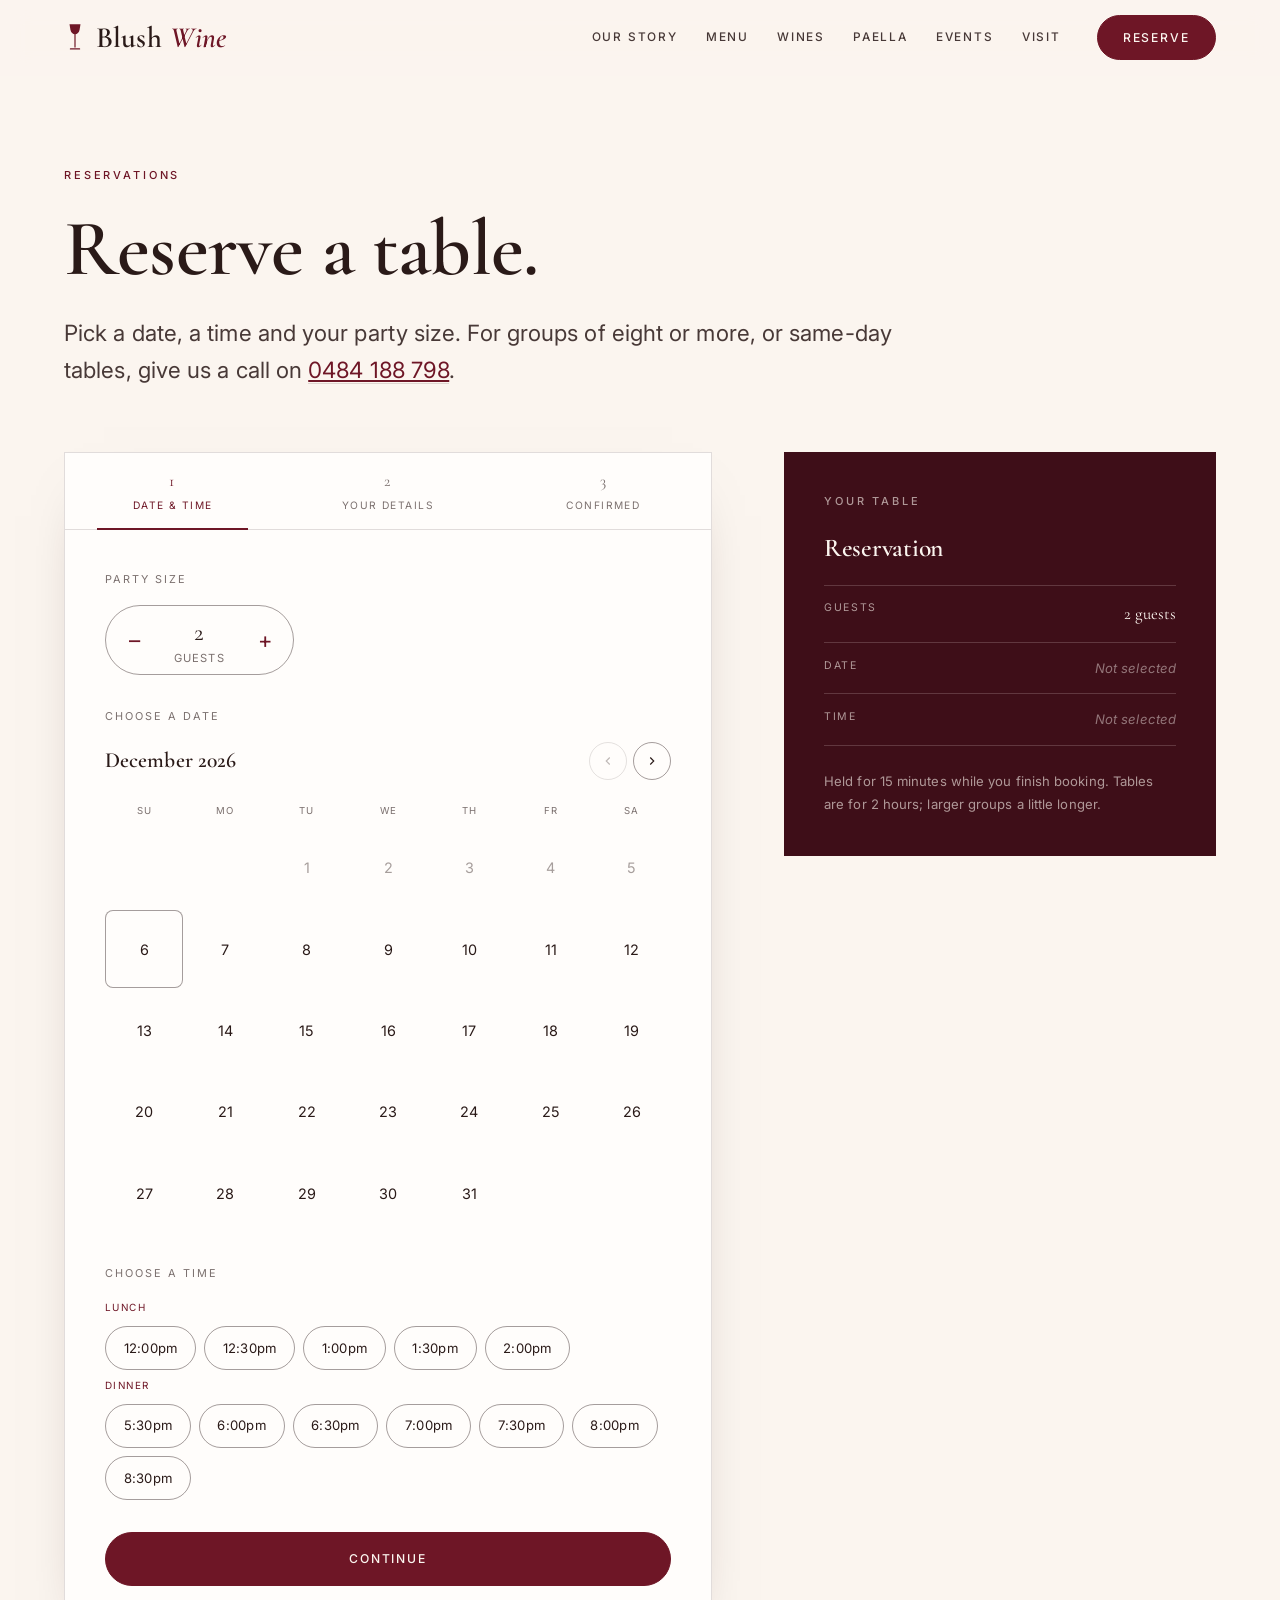
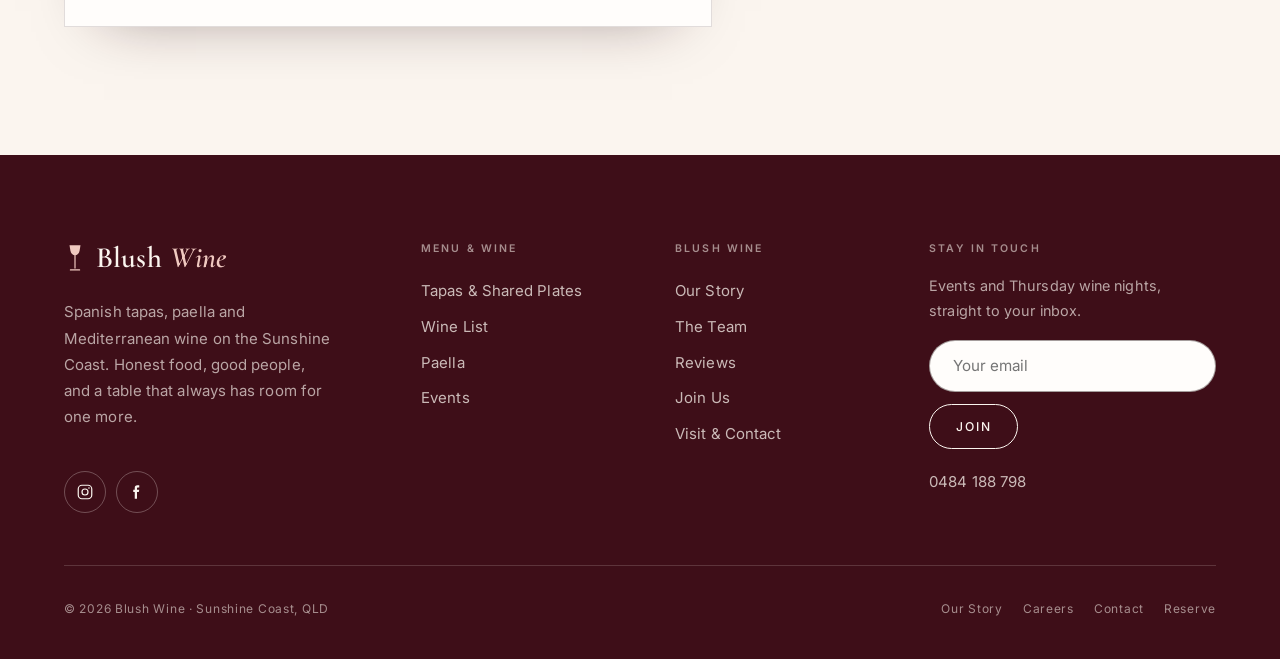
==== book.html @ fc41ee08 "Initial commit" ====
<!DOCTYPE html>
<html lang="en-AU">
<head>
<meta charset="utf-8">
<meta name="viewport" content="width=device-width, initial-scale=1">

<title>Reserve a Table | Blush Wine — Sunshine Coast</title>
<meta name="description" content="Book a table at Blush Wine — Spanish tapas, paella and Mediterranean wine on the Sunshine Coast. Choose your date, time and party size online in under a minute.">
<link rel="canonical" href="https://www.blushwine.com.au/book.html">
<meta name="robots" content="index, follow">
<meta name="theme-color" content="#FBF5EF">

<link rel="icon" href="data:image/svg+xml,%3Csvg xmlns='http://www.w3.org/2000/svg' viewBox='0 0 32 32'%3E%3Crect width='32' height='32' fill='%236E1626'/%3E%3Ctext x='16' y='22' font-family='Georgia,serif' font-size='18' font-style='italic' fill='%23FBF5EF' text-anchor='middle'%3EB%3C/text%3E%3C/svg%3E">
<link rel="preconnect" href="https://fonts.googleapis.com">
<link rel="preconnect" href="https://fonts.gstatic.com" crossorigin>
<link rel="stylesheet" href="https://fonts.googleapis.com/css2?family=Cormorant+Garamond:ital,wght@0,400;0,500;0,600;1,500;1,600&family=Inter:wght@300;400;500&display=swap">
<link rel="stylesheet" href="css/style.css?v=1">
</head>
<body>

<a class="skip-link" href="#main">Skip to content</a>

<header class="header" data-header>
  <div class="header__inner">
    <a class="brand" href="index.html" aria-label="Blush Wine — home">
      <svg class="brand__glass" viewBox="0 0 24 32" fill="none" aria-hidden="true"><path d="M6 2h12l-1 6c-.6 3-2.6 5-5 5s-4.4-2-5-5L6 2z" fill="currentColor"/><path d="M12 13v14M7 29h10" stroke="currentColor" stroke-width="1.3" stroke-linecap="round"/></svg>
      <span class="brand__word">Blush <em>Wine</em></span>
    </a>
    <nav class="nav" aria-label="Primary">
      <a class="nav__link" href="story.html">Our Story</a>
      <a class="nav__link" href="menu.html">Menu</a>
      <a class="nav__link" href="wines.html">Wines</a>
      <a class="nav__link" href="paella.html">Paella</a>
      <a class="nav__link" href="events.html">Events</a>
      <a class="nav__link" href="contact.html">Visit</a>
      <a class="btn btn--solid btn--sm nav__cta" href="book.html" aria-current="page">Reserve</a>
    </nav>
    <button class="burger" type="button" data-burger aria-expanded="false" aria-controls="drawer" aria-label="Open menu"><span></span><span></span><span></span></button>
  </div>
</header>

<div class="drawer" id="drawer" data-drawer aria-hidden="true">
  <nav class="drawer__nav" aria-label="Mobile navigation">
    <a class="drawer__link" href="index.html">Home</a>
    <a class="drawer__link" href="story.html">Our Story</a>
    <a class="drawer__link" href="menu.html">Menu</a>
    <a class="drawer__link" href="wines.html">Wines</a>
    <a class="drawer__link" href="paella.html">Paella</a>
    <a class="drawer__link" href="events.html">Events</a>
    <a class="drawer__link" href="team.html">Team</a>
    <a class="drawer__link" href="reviews.html">Reviews</a>
    <a class="drawer__link" href="contact.html">Visit &amp; Contact</a>
    <a class="drawer__link" href="book.html" aria-current="page">Reserve a table</a>
  </nav>
  <div class="drawer__foot"><p class="drawer__meta">0484 188 798 · Sunshine Coast, QLD</p></div>
</div>

<main id="main">
  <section class="page-head">
    <div class="wrap">
      <span class="eyebrow" data-reveal>Reservations</span>
      <h1 class="h-page" data-reveal data-reveal-delay="80">Reserve a table.</h1>
      <p class="lead" data-reveal data-reveal-delay="140">Pick a date, a time and your party size. For groups of eight or more, or same-day tables, give us a call on <a href="tel:0484188798" style="color:var(--wine);border-bottom:1px solid var(--line)">0484&nbsp;188&nbsp;798</a>.</p>
    </div>
  </section>

  <section class="section" style="padding-top:0">
    <div class="wrap">
      <div class="booking" data-booking>

        <!-- Panel -->
        <div class="booking__panel">
          <div class="booking__steps" role="tablist" aria-label="Booking steps">
            <div class="booking__step" data-step="1" aria-current="true"><span class="n">1</span>Date &amp; time</div>
            <div class="booking__step" data-step="2" aria-current="false"><span class="n">2</span>Your details</div>
            <div class="booking__step" data-step="3" aria-current="false"><span class="n">3</span>Confirmed</div>
          </div>

          <!-- STEP 1 -->
          <div class="booking__pane is-active" data-pane="1">
            <span class="booking__label">Party size</span>
            <div class="stepper" role="group" aria-label="Party size">
              <button type="button" data-party="-" aria-label="Fewer guests">–</button>
              <span class="stepper__val" data-party-val aria-live="polite">2<small>guests</small></span>
              <button type="button" data-party="+" aria-label="More guests">+</button>
            </div>

            <span class="booking__label">Choose a date</span>
            <div class="cal">
              <div class="cal__head">
                <span class="cal__title" data-cal-title>Month</span>
                <span class="cal__nav">
                  <button type="button" class="cal__btn" data-cal-prev aria-label="Previous month"><svg width="14" height="14" viewBox="0 0 24 24" fill="none" stroke="currentColor" stroke-width="2"><path d="M15 6l-6 6 6 6"/></svg></button>
                  <button type="button" class="cal__btn" data-cal-next aria-label="Next month"><svg width="14" height="14" viewBox="0 0 24 24" fill="none" stroke="currentColor" stroke-width="2"><path d="M9 6l6 6-6 6"/></svg></button>
                </span>
              </div>
              <div class="cal__grid" data-cal-grid role="grid" aria-label="Calendar"></div>
            </div>

            <span class="booking__label">Choose a time</span>
            <div data-times></div>

            <div class="booking__actions">
              <button type="button" class="btn btn--solid" data-continue disabled>Continue</button>
            </div>
          </div>

          <!-- STEP 2 -->
          <div class="booking__pane" data-pane="2">
            <form class="form" data-details-form novalidate>
              <div class="field">
                <label for="b-name">Full name</label>
                <input type="text" id="b-name" name="name" autocomplete="name" placeholder="Your name" required>
              </div>
              <div class="form__row">
                <div class="field">
                  <label for="b-email">Email</label>
                  <input type="email" id="b-email" name="email" autocomplete="email" placeholder="you@email.com" required>
                </div>
                <div class="field">
                  <label for="b-phone">Phone</label>
                  <input type="tel" id="b-phone" name="phone" autocomplete="tel" placeholder="04__ ___ ___" required>
                </div>
              </div>
              <div class="field">
                <label for="b-notes">Special requests <span class="opt">(optional)</span></label>
                <textarea id="b-notes" name="notes" placeholder="Birthday, dietary needs, a quiet corner, bringing a bottle for Thursday…"></textarea>
              </div>
              <div class="booking__actions">
                <button type="button" class="booking__back" data-back="1">← Back</button>
                <button type="submit" class="btn btn--solid">Confirm reservation</button>
              </div>
              <p class="form__note">This is a demonstration booking flow — no table is actually held and nothing is sent. In the live site this would confirm instantly by email.</p>
            </form>
          </div>

          <!-- STEP 3 -->
          <div class="booking__pane" data-pane="3">
            <div class="confirm" data-confirm>
              <div class="confirm__check"><svg viewBox="0 0 24 24" fill="none" stroke="currentColor" stroke-width="2.4"><path d="M5 13l4 4L19 7"/></svg></div>
              <span class="eyebrow" style="color:var(--wine)">You’re booked</span>
              <h3>See you soon, <span data-c-name>there</span>.</h3>
              <p class="lead" style="margin-inline:auto">We’ve saved your table. A confirmation would land in your inbox shortly.</p>
              <span class="confirm__ref">Ref&nbsp;<span data-c-ref>BW-0000</span></span>
              <div class="confirm__detail">
                <div class="sum-row"><span class="k">Date</span><span class="v" data-c-date>—</span></div>
                <div class="sum-row"><span class="k">Time</span><span class="v" data-c-time>—</span></div>
                <div class="sum-row"><span class="k">Party</span><span class="v" data-c-party>—</span></div>
              </div>
              <div class="btn-row" style="justify-content:center">
                <button type="button" class="btn btn--solid" data-reset>Book another table</button>
                <a class="btn" href="menu.html">Browse the menu</a>
              </div>
            </div>
          </div>
        </div>

        <!-- Summary rail -->
        <aside class="booking__summary" aria-label="Reservation summary">
          <span class="eyebrow">Your table</span>
          <h3>Reservation</h3>
          <div class="sum-row"><span class="k">Guests</span><span class="v" data-sum-party>2 guests</span></div>
          <div class="sum-row"><span class="k">Date</span><span class="v v--empty" data-sum-date>Not selected</span></div>
          <div class="sum-row"><span class="k">Time</span><span class="v v--empty" data-sum-time>Not selected</span></div>
          <p>Held for 15 minutes while you finish booking. Tables are for 2 hours; larger groups a little longer.</p>
        </aside>

      </div>
    </div>
  </section>
</main>

<footer class="footer">
  <div class="wrap">
    <div class="footer__top">
      <div class="footer__brand">
        <a class="brand" href="index.html" aria-label="Blush Wine — home"><svg class="brand__glass" viewBox="0 0 24 32" fill="none" aria-hidden="true"><path d="M6 2h12l-1 6c-.6 3-2.6 5-5 5s-4.4-2-5-5L6 2z" fill="currentColor"/><path d="M12 13v14M7 29h10" stroke="currentColor" stroke-width="1.3" stroke-linecap="round"/></svg><span class="brand__word">Blush <em>Wine</em></span></a>
        <p>Spanish tapas, paella and Mediterranean wine on the Sunshine Coast. Honest food, good people, and a table that always has room for one more.</p>
        <div class="socials" style="margin-top:1.35rem">
          <a href="https://instagram.com/blushwine" target="_blank" rel="noopener" aria-label="Blush Wine on Instagram"><svg viewBox="0 0 24 24" fill="none" stroke="currentColor" stroke-width="1.6"><rect x="3" y="3" width="18" height="18" rx="5"/><circle cx="12" cy="12" r="4"/><circle cx="17.3" cy="6.7" r="1.1" fill="currentColor" stroke="none"/></svg></a>
          <a href="https://facebook.com/blushwine" target="_blank" rel="noopener" aria-label="Blush Wine on Facebook"><svg viewBox="0 0 24 24" fill="currentColor"><path d="M15 3h-2.5C10 3 9 4.6 9 6.5V9H7v3h2v9h3v-9h2.4l.6-3H12V6.8c0-.6.3-.8.9-.8H15V3z"/></svg></a>
        </div>
      </div>
      <div class="footer__col"><h2>Menu &amp; Wine</h2><ul><li><a href="menu.html">Tapas &amp; Shared Plates</a></li><li><a href="wines.html">Wine List</a></li><li><a href="paella.html">Paella</a></li><li><a href="events.html">Events</a></li></ul></div>
      <div class="footer__col"><h2>Blush Wine</h2><ul><li><a href="story.html">Our Story</a></li><li><a href="team.html">The Team</a></li><li><a href="reviews.html">Reviews</a></li><li><a href="careers.html">Join Us</a></li><li><a href="contact.html">Visit &amp; Contact</a></li></ul></div>
      <div class="footer__col"><h2>Stay in touch</h2><p style="color:rgba(251,245,239,0.66);font-size:0.9rem;margin-bottom:1rem">Events and Thursday wine nights, straight to your inbox.</p><form class="newsletter__form" data-newsletter novalidate style="margin:0;max-width:none;justify-content:flex-start"><input type="email" required placeholder="Your email" aria-label="Email address"><button class="btn btn--light btn--sm" type="submit">Join</button><p class="newsletter__msg" data-newsletter-msg role="status"></p></form><p style="margin-top:1.25rem"><a href="tel:0484188798">0484 188 798</a></p></div>
    </div>
    <div class="footer__bottom"><span>© 2026 Blush Wine · Sunshine Coast, QLD</span><ul><li><a href="story.html">Our Story</a></li><li><a href="careers.html">Careers</a></li><li><a href="contact.html">Contact</a></li><li><a href="book.html">Reserve</a></li></ul></div>
  </div>
</footer>

<script src="js/main.js"></script>
</body>
</html>
---- css/style.css ----
/* ==========================================================================
   Blush Wine — Sunshine Coast
   Editorial / magazine design system.
   Ground: warm blush-cream. Ink: deep espresso. Accent: deep wine burgundy.
   Display: Cormorant Garamond (serif). Body: Inter (sans).
   ========================================================================== */

/* --------------------------------------------------------------- Tokens -- */
:root {
  --bg:            #FBF5EF;   /* warm blush cream */
  --bg-sink:       #F4EAE0;   /* raised / alternating band */
  --card:          #FFFDFB;

  --ink:           #2A1A18;   /* warm espresso — body/headlines */
  --ink-soft:      rgba(42, 26, 24, 0.86);
  --ink-mute:      rgba(42, 26, 24, 0.62);

  --wine:          #6E1626;   /* deep burgundy — primary accent */
  --wine-deep:     #3E0E18;   /* footer / dark bands */
  --wine-soft:     rgba(110, 22, 38, 0.90);
  --gold:          #B07B3E;   /* restrained warm secondary */

  --line:          rgba(42, 26, 24, 0.14);
  --line-strong:   rgba(42, 26, 24, 0.42);
  --veil:          251, 245, 239;

  --font-display: 'Cormorant Garamond', 'Georgia', 'Times New Roman', serif;
  --font-body:    'Inter', 'Segoe UI', -apple-system, BlinkMacSystemFont, Helvetica, Arial, sans-serif;

  --header-h: 62px;
  --gutter: clamp(1.25rem, 5vw, 4rem);
  --measure: 1280px;

  --space-section: clamp(4.5rem, 10vw, 9rem);
  --space-block:   clamp(2.5rem, 6vw, 5rem);

  --ease: cubic-bezier(0.22, 0.61, 0.36, 1);
}

@media (min-width: 900px) {
  :root { --header-h: 76px; }
}

/* ---------------------------------------------------------------- Reset -- */
*, *::before, *::after { box-sizing: border-box; }

html { -webkit-text-size-adjust: 100%; scroll-behavior: smooth; }

body {
  margin: 0;
  background: var(--bg);
  color: var(--ink);
  font-family: var(--font-body);
  font-weight: 400;
  font-size: clamp(1rem, 0.96rem + 0.2vw, 1.0625rem);
  line-height: 1.75;
  letter-spacing: 0.005em;
  -webkit-font-smoothing: antialiased;
  -moz-osx-font-smoothing: grayscale;
  overflow-x: hidden;
}

img, svg, iframe { display: block; max-width: 100%; }
img { height: auto; }

/* Establish a BFC so a first child's top margin (e.g. the hero's header offset)
   applies as spacing instead of collapsing through to the page. */
main { display: flow-root; }

h1, h2, h3, h4 {
  font-family: var(--font-display);
  font-weight: 600;
  line-height: 1.06;
  letter-spacing: -0.01em;
  margin: 0;
  text-wrap: balance;
}

p { margin: 0 0 1.25em; text-wrap: pretty; }
p:last-child { margin-bottom: 0; }

a { color: inherit; }
ul { margin: 0; padding: 0; list-style: none; }
button { font: inherit; color: inherit; }

:focus-visible { outline: 2px solid var(--wine); outline-offset: 3px; border-radius: 2px; }
::selection { background: var(--wine); color: var(--bg); }

/* ------------------------------------------------------------- Utility --- */
.wrap { width: 100%; max-width: var(--measure); margin-inline: auto; padding-inline: var(--gutter); }
.wrap--narrow { max-width: 860px; }
.wrap--mid { max-width: 1040px; }

.section { padding-block: var(--space-section); }
.section--sink { background: var(--bg-sink); }
.section--tight { padding-block: var(--space-block); }

.skip-link {
  position: absolute; left: 1rem; top: -100px; z-index: 200;
  background: var(--wine); color: var(--bg);
  padding: 0.75rem 1.25rem; font-size: 0.8rem; letter-spacing: 0.14em;
  text-transform: uppercase; text-decoration: none; transition: top 0.2s var(--ease);
}
.skip-link:focus { top: 1rem; }

.visually-hidden {
  position: absolute !important; width: 1px; height: 1px;
  padding: 0; margin: -1px; overflow: hidden; clip: rect(0 0 0 0);
  white-space: nowrap; border: 0;
}

/* ------------------------------------------------------------ Typography -- */
.eyebrow {
  font-family: var(--font-body);
  font-size: 0.6875rem; font-weight: 500; letter-spacing: 0.26em;
  text-transform: uppercase; color: var(--wine); margin: 0 0 1.4rem; display: block;
}

.h-display { font-size: clamp(2.875rem, 1.2rem + 5.8vw, 5.25rem); font-weight: 600; letter-spacing: -0.015em; line-height: 1.0; }
.h-page    { font-size: clamp(2.6rem, 1.6rem + 4.2vw, 5rem); letter-spacing: -0.01em; }
.h-section { font-size: clamp(2.1rem, 1.3rem + 2.8vw, 3.5rem); letter-spacing: -0.01em; }
.h-card    { font-size: clamp(1.5rem, 1.2rem + 1vw, 2rem); font-weight: 600; }

.lead {
  font-size: clamp(1.125rem, 1rem + 0.5vw, 1.4rem);
  font-weight: 400; line-height: 1.62; color: var(--ink-soft); max-width: 60ch;
}
.serif-lead {
  font-family: var(--font-display); font-weight: 500;
  font-size: clamp(1.4rem, 1.1rem + 1.4vw, 2rem); line-height: 1.4;
  letter-spacing: -0.005em; color: var(--ink); max-width: 30ch;
}

.rule { width: 60px; height: 1px; background: var(--wine); border: 0; margin: 0 0 2rem; }

/* --------------------------------------------------------------- Buttons -- */
.btn {
  --btn-ink: var(--wine);
  display: inline-flex; align-items: center; justify-content: center; gap: 0.7em;
  min-height: 52px; padding: 0.95rem 2.15rem;
  border: 1px solid var(--btn-ink); border-radius: 999px;
  background: transparent; color: var(--btn-ink);
  font-family: var(--font-body); font-size: 0.76rem; font-weight: 500;
  letter-spacing: 0.16em; text-transform: uppercase; text-decoration: none;
  cursor: pointer;
  transition: background-color 0.35s var(--ease), color 0.35s var(--ease),
              border-color 0.35s var(--ease), transform 0.35s var(--ease);
}
.btn:hover, .btn:focus-visible { background: var(--btn-ink); color: var(--bg); transform: translateY(-1px); }

.btn--solid { background: var(--wine); color: var(--bg); }
.btn--solid:hover, .btn--solid:focus-visible { background: transparent; color: var(--wine); }

.btn--light { --btn-ink: #FBF5EF; }
.btn--light:hover, .btn--light:focus-visible { background: var(--bg); color: var(--wine); }

.btn--sm { min-height: 44px; padding: 0.7rem 1.6rem; }

.btn-row { display: flex; flex-wrap: wrap; gap: 0.875rem; }

.tlink {
  display: inline-flex; align-items: center; gap: 0.55em; text-decoration: none;
  font-size: 0.76rem; letter-spacing: 0.16em; text-transform: uppercase;
  padding-bottom: 0.35rem; border-bottom: 1px solid var(--line-strong);
  transition: border-color 0.3s var(--ease), gap 0.3s var(--ease); color: var(--wine);
}
.tlink:hover, .tlink:focus-visible { border-color: var(--wine); gap: 0.9em; }
.tlink .arrow { transition: transform 0.3s var(--ease); }
.tlink:hover .arrow { transform: translateX(3px); }

/* ------------------------------------------------------------- Brand mark - */
.brand { text-decoration: none; display: inline-flex; align-items: center; gap: 0.6rem; line-height: 1; }
.brand__glass { width: 22px; height: 30px; flex: none; color: var(--wine); }
.brand__word {
  font-family: var(--font-display); font-weight: 600;
  font-size: clamp(1.5rem, 1.2rem + 0.8vw, 1.85rem);
  letter-spacing: 0.01em; color: var(--ink); display: inline-flex; align-items: baseline; gap: 0.28em;
}
.brand__word em { font-style: italic; color: var(--wine); font-weight: 600; }

/* ---------------------------------------------------------------- Header -- */
.header {
  position: fixed; inset: 0 0 auto 0; z-index: 100; height: var(--header-h);
  display: flex; align-items: center;
  background: rgba(var(--veil), 0.82);
  backdrop-filter: saturate(180%) blur(14px); -webkit-backdrop-filter: saturate(180%) blur(14px);
  border-bottom: 1px solid transparent;
  transition: border-color 0.4s var(--ease), background-color 0.4s var(--ease);
}
.header.is-stuck { border-bottom-color: var(--line); background: rgba(var(--veil), 0.95); }
.header__inner {
  width: 100%; max-width: var(--measure); margin-inline: auto; padding-inline: var(--gutter);
  display: flex; align-items: center; justify-content: space-between; gap: 2rem;
}

.nav { display: none; }
@media (min-width: 1040px) { .nav { display: flex; align-items: center; gap: clamp(1.25rem, 2.2vw, 2.25rem); } }

.nav__link {
  position: relative; text-decoration: none; font-size: 0.74rem; font-weight: 500;
  letter-spacing: 0.15em; text-transform: uppercase; color: var(--ink-soft);
  padding-block: 0.4rem; transition: color 0.3s var(--ease); white-space: nowrap;
}
.nav__link::after {
  content: ''; position: absolute; left: 0; right: 0; bottom: 0; height: 1px;
  background: var(--wine); transform: scaleX(0); transform-origin: left; transition: transform 0.4s var(--ease);
}
.nav__link:hover { color: var(--wine); }
.nav__link:hover::after { transform: scaleX(1); }
.nav__link[aria-current="page"] { color: var(--wine); }
.nav__link[aria-current="page"]::after { transform: scaleX(1); }
.nav__cta { margin-left: 0.5rem; min-height: 44px; padding: 0.7rem 1.55rem; }

.burger {
  display: inline-flex; flex-direction: column; justify-content: center; gap: 6px;
  width: 48px; height: 48px; margin-right: -12px; padding: 0 11px; background: none; border: 0; cursor: pointer;
}
@media (min-width: 1040px) { .burger { display: none; } }
.burger span { display: block; height: 1.5px; background: var(--ink); transition: transform 0.4s var(--ease), opacity 0.25s var(--ease); }
.burger[aria-expanded="true"] span:nth-child(1) { transform: translateY(3.5px) rotate(45deg); }
.burger[aria-expanded="true"] span:nth-child(2) { opacity: 0; }
.burger[aria-expanded="true"] span:nth-child(3) { transform: translateY(-3.5px) rotate(-45deg); }

.drawer {
  position: fixed; inset: 0; z-index: 99; background: var(--bg);
  padding: calc(var(--header-h) + 2.5rem) var(--gutter) 2.5rem;
  display: flex; flex-direction: column; justify-content: space-between; gap: 2rem;
  opacity: 0; visibility: hidden; transform: translateY(-8px);
  transition: opacity 0.35s var(--ease), transform 0.35s var(--ease), visibility 0.35s;
  overflow-y: auto;
}
.drawer.is-open { opacity: 1; visibility: visible; transform: none; }
@media (min-width: 1040px) { .drawer { display: none; } }
.drawer__nav { display: flex; flex-direction: column; }
.drawer__link {
  text-decoration: none; font-family: var(--font-display); font-weight: 600;
  font-size: clamp(1.75rem, 1.3rem + 2.4vw, 2.5rem); letter-spacing: -0.01em;
  padding-block: 0.4rem; border-bottom: 1px solid var(--line); color: var(--ink);
}
.drawer__link[aria-current="page"] { color: var(--wine); }
.drawer__foot { display: flex; flex-direction: column; gap: 0.9rem; }
.drawer__meta { font-size: 0.75rem; letter-spacing: 0.14em; text-transform: uppercase; color: var(--ink-mute); }

body.is-locked { overflow: hidden; }

/* ------------------------------------------------------------------ Hero -- */
.hero {
  position: relative;
  /* Sit the hero cleanly below the fixed header rather than under it, so the
     navbar reads as a bar above the image instead of floating over it. */
  margin-top: var(--header-h);
  height: calc(100svh - var(--header-h));
  min-height: 520px; max-height: 860px;
  display: flex; align-items: center; overflow: hidden; isolation: isolate;
}
.hero__media { position: absolute; inset: 0; z-index: -2; }
.hero__media img { width: 100%; height: 100%; object-fit: cover; object-position: center 45%; }
.hero__veil {
  position: absolute; inset: 0; z-index: -1;
  background: linear-gradient(180deg, rgba(42,14,18,0.42) 0%, rgba(42,14,18,0.18) 34%, rgba(42,14,18,0.30) 62%, rgba(42,14,18,0.78) 100%);
}
.hero__inner { padding-top: clamp(2.5rem, 7vw, 5rem); padding-bottom: clamp(3rem, 8vw, 6rem); width: 100%; }
.hero__inner .eyebrow { color: rgba(251,245,239,0.85); }
.hero__title { max-width: 24ch; margin-bottom: 1.6rem; color: #FBF5EF; font-weight: 600; }
.hero__title em { font-style: italic; color: #F0C9C0; }
.hero__text { max-width: 44ch; margin-bottom: 2.25rem; color: rgba(251,245,239,0.94); font-size: clamp(1.1875rem, 1.1rem + 0.4vw, 1.375rem); }
.hero__scroll {
  position: absolute; left: 50%; bottom: 1.6rem; transform: translateX(-50%);
  font-size: 0.625rem; letter-spacing: 0.24em; text-transform: uppercase; color: rgba(251,245,239,0.7); display: none;
}
@media (min-width: 900px) { .hero__scroll { display: block; } }

/* --------------------------------------------------------- Info ribbon --- */
.ribbon { border-bottom: 1px solid var(--line); padding-block: clamp(1.25rem, 3vw, 2rem); }
.ribbon__list { display: flex; flex-wrap: wrap; align-items: center; justify-content: center; gap: 0.7rem 0.9rem; }
.pill {
  display: inline-flex; align-items: center; gap: 0.5rem; border: 1px solid var(--line-strong);
  border-radius: 999px; padding: 0.55rem 1.25rem; font-size: 0.68rem; font-weight: 500;
  letter-spacing: 0.16em; text-transform: uppercase; color: var(--ink-soft); white-space: nowrap;
}
.pill svg { width: 14px; height: 14px; color: var(--wine); }

/* ------------------------------------------------------- Editorial blocks -- */
.editorial { display: grid; gap: clamp(2rem, 5vw, 4rem); align-items: center; }
@media (min-width: 900px) {
  .editorial { grid-template-columns: 1fr 1fr; gap: clamp(3rem, 6vw, 6rem); }
  .editorial + .editorial { margin-top: var(--space-section); }
  .editorial--flip .editorial__media { order: 2; }
}
@media (max-width: 899px) { .editorial + .editorial { margin-top: var(--space-block); } }
.editorial__media { position: relative; overflow: hidden; }
.editorial__media img { width: 100%; aspect-ratio: 4 / 5; object-fit: cover; transition: transform 1.2s var(--ease); }
@media (min-width: 900px) { .editorial__media img { aspect-ratio: 3 / 4; } }
.editorial__media:hover img { transform: scale(1.03); }
.editorial__body { max-width: 48ch; }
.editorial__body h2 { margin-bottom: 1.4rem; }
.editorial__index { font-size: 0.6875rem; letter-spacing: 0.24em; color: var(--wine); display: block; margin-bottom: 1.1rem; text-transform: uppercase; }

/* Small fact list */
.facts { margin-top: 2rem; border-top: 1px solid var(--line); }
.facts li { display: flex; justify-content: space-between; align-items: baseline; gap: 1.5rem; padding-block: 0.85rem; border-bottom: 1px solid var(--line); font-size: 0.9375rem; }
.facts .facts__k { color: var(--ink-mute); font-size: 0.6875rem; letter-spacing: 0.18em; text-transform: uppercase; }
.facts .facts__v { text-align: right; }

/* --------------------------------------------------------- Section header -- */
.sec-head { max-width: 720px; margin-bottom: clamp(2.5rem, 5vw, 4rem); }
.sec-head--center { margin-inline: auto; text-align: center; }
.sec-head--center .rule { margin-inline: auto; }
.sec-head h2 { margin-bottom: 1.3rem; }

/* --------------------------------------------------------------- Bands ---- */
.band { position: relative; overflow: hidden; isolation: isolate; background: var(--wine-deep); color: var(--bg); }
.band .eyebrow { color: rgba(251,245,239,0.7); }
.band .lead { color: rgba(251,245,239,0.82); }
.band .rule { background: rgba(251,245,239,0.4); }
.band__media { position: absolute; inset: 0; z-index: -2; }
.band__media img { width: 100%; height: 100%; object-fit: cover; }
.band__veil { position: absolute; inset: 0; z-index: -1; background: linear-gradient(96deg, rgba(62,14,24,0.95) 0%, rgba(62,14,24,0.86) 48%, rgba(62,14,24,0.6) 100%); }
@media (max-width: 899px) { .band__veil { background: rgba(62,14,24,0.9); } }
.band__inner { padding-block: clamp(3.5rem, 8vw, 6rem); }

/* Thursday feature (two-col) */
.feature-split { display: grid; gap: clamp(2rem, 5vw, 4rem); align-items: center; }
@media (min-width: 900px) { .feature-split { grid-template-columns: 1.05fr 0.95fr; } }
.feature-split__body { max-width: 46ch; }
.feature-split__body h2 { margin-bottom: 1.4rem; }
.how { margin-top: 2.25rem; display: grid; gap: 1.25rem; }
.how li { display: grid; grid-template-columns: auto 1fr; gap: 1rem; align-items: start; }
.how__n {
  width: 34px; height: 34px; border-radius: 50%; border: 1px solid rgba(251,245,239,0.4);
  display: grid; place-items: center; font-family: var(--font-display); font-size: 1.05rem; flex: none;
}
.how__t strong { font-weight: 500; display: block; margin-bottom: 0.15rem; }
.how__t span { color: rgba(251,245,239,0.72); font-size: 0.9375rem; }
.band--light .how__n { border-color: var(--line-strong); }
.band--light .how__t span { color: var(--ink-mute); }

/* --------------------------------------------------------------- Menu ----- */
.menu-cols { display: grid; gap: clamp(2.5rem, 5vw, 4rem) clamp(2.5rem, 5vw, 5rem); }
@media (min-width: 820px) { .menu-cols { grid-template-columns: 1fr 1fr; } }
.menu-group__head {
  font-family: var(--font-display); font-weight: 600; font-size: 1.6rem;
  padding-bottom: 0.9rem; margin-bottom: 1.4rem; border-bottom: 1px solid var(--line-strong);
  display: flex; align-items: baseline; justify-content: space-between; gap: 1rem;
}
.menu-group__note { font-family: var(--font-body); font-size: 0.68rem; letter-spacing: 0.16em; text-transform: uppercase; color: var(--ink-mute); }
.dish { padding-block: 0.95rem; border-bottom: 1px solid var(--line); }
.dish:last-child { border-bottom: 0; }
.dish__top { display: flex; align-items: baseline; gap: 0.5rem; }
.dish__name { font-family: var(--font-display); font-size: 1.28rem; font-weight: 600; letter-spacing: 0; }
.dish__name .tag-v { font-family: var(--font-body); font-size: 0.6rem; letter-spacing: 0.12em; text-transform: uppercase; color: var(--gold); border: 1px solid var(--gold); border-radius: 999px; padding: 0.1rem 0.4rem; margin-left: 0.5rem; vertical-align: middle; }
.dish__dots { flex: 1; border-bottom: 1px dotted var(--line-strong); transform: translateY(-0.35rem); min-width: 1.5rem; }
.dish__price { font-family: var(--font-display); font-size: 1.28rem; font-weight: 600; color: var(--wine); white-space: nowrap; }
.dish__desc { color: var(--ink-mute); font-size: 0.9375rem; margin-top: 0.3rem; max-width: 52ch; }

/* --------------------------------------------------------------- Wines ---- */
.wine-region { margin-top: clamp(2.5rem, 5vw, 3.5rem); }
.wine-region:first-child { margin-top: 0; }
.wine-region__head { display: flex; align-items: baseline; gap: 1rem; padding-bottom: 0.75rem; margin-bottom: 0.5rem; border-bottom: 1px solid var(--line-strong); }
.wine-region__name { font-family: var(--font-display); font-size: 1.7rem; font-weight: 600; }
.wine-region__sub { font-size: 0.72rem; letter-spacing: 0.16em; text-transform: uppercase; color: var(--ink-mute); }
.wine-cols-head { display: flex; justify-content: flex-end; gap: 0.4rem; padding-block: 0.5rem; font-size: 0.6rem; letter-spacing: 0.18em; text-transform: uppercase; color: var(--ink-mute); }
.wine-cols-head .sep { opacity: 0.4; }
.wine-row { display: flex; justify-content: space-between; align-items: baseline; gap: 1.25rem; padding-block: 0.95rem; border-bottom: 1px solid var(--line); }
.wine-row:last-child { border-bottom: 0; }
.wine-name { font-family: var(--font-display); font-size: 1.2rem; font-weight: 600; display: block; letter-spacing: 0; }
.wine-note { color: var(--ink-mute); font-size: 0.875rem; }
.wine-price { font-family: var(--font-display); font-size: 1.15rem; font-weight: 600; color: var(--wine); text-align: right; white-space: nowrap; }
.wine-price .sep { color: var(--line-strong); margin: 0 0.2rem; }

/* -------------------------------------------------------------- Paella ---- */
.paella-grid { display: grid; gap: 1px; background: var(--line); border-block: 1px solid var(--line); }
@media (min-width: 760px) { .paella-grid { grid-template-columns: repeat(2, 1fr); } }
.paella {
  background: var(--bg); display: flex; flex-direction: column; overflow: hidden;
}
.paella__media { overflow: hidden; }
.paella__media img { width: 100%; aspect-ratio: 16 / 11; object-fit: cover; transition: transform 1.1s var(--ease); }
.paella:hover .paella__media img { transform: scale(1.04); }
.paella__body { padding: clamp(1.6rem, 3vw, 2.4rem); }
.paella__body h3 { font-size: 1.7rem; margin-bottom: 0.35rem; }
.paella__tag { font-size: 0.66rem; letter-spacing: 0.18em; text-transform: uppercase; color: var(--wine); display: block; margin-bottom: 0.9rem; }
.paella__price { font-family: var(--font-display); color: var(--wine); font-size: 1.2rem; font-weight: 600; margin-top: 1rem; }
.paella--wide { grid-column: 1 / -1; }
@media (min-width: 760px) {
  .paella--wide { display: grid; grid-template-columns: 1.1fr 1fr; align-items: stretch; }
  .paella--wide .paella__media img { height: 100%; aspect-ratio: auto; }
  .paella--wide .paella__body { display: flex; flex-direction: column; justify-content: center; }
}

/* ---------------------------------------------------------------- Team ---- */
.team-lead { display: grid; gap: clamp(2rem, 5vw, 3.5rem); }
@media (min-width: 820px) { .team-lead { grid-template-columns: repeat(3, 1fr); } }
.person { display: flex; flex-direction: column; }
.person__media { overflow: hidden; margin-bottom: 1.5rem; background: var(--bg-sink); }
.person__media img { width: 100%; aspect-ratio: 4 / 5; object-fit: cover; object-position: center 28%; transition: transform 1.2s var(--ease); }
.person:hover .person__media img { transform: scale(1.03); }
.person__name { font-size: clamp(1.5rem, 1.2rem + 1vw, 2rem); font-weight: 600; margin-bottom: 0.4rem; }
.person__role { font-size: 0.68rem; letter-spacing: 0.2em; text-transform: uppercase; color: var(--wine); margin-bottom: 1rem; }
.person__text { color: var(--ink-soft); font-size: 0.9375rem; max-width: 40ch; }

/* ------------------------------------------------------------- Reviews ---- */
.rating-hero { display: grid; gap: clamp(2.5rem, 6vw, 4.5rem); align-items: center; }
@media (min-width: 860px) { .rating-hero { grid-template-columns: 0.8fr 1fr; } }
.rating-score { font-family: var(--font-display); font-weight: 600; font-size: clamp(4.5rem, 3rem + 8vw, 8rem); line-height: 0.9; letter-spacing: -0.03em; display: block; margin-bottom: 1rem; color: var(--wine); }
.rating-meta { font-size: 0.72rem; letter-spacing: 0.18em; text-transform: uppercase; color: var(--ink-mute); margin-top: 1rem; }
.stars { display: inline-flex; gap: 0.25rem; color: var(--gold); }
.stars svg { width: 20px; height: 20px; }
.stars--sm svg { width: 15px; height: 15px; }

.reviews { display: grid; gap: 1px; background: var(--line); border-block: 1px solid var(--line); }
@media (min-width: 760px)  { .reviews { grid-template-columns: repeat(2, 1fr); } }
@media (min-width: 1140px) { .reviews { grid-template-columns: repeat(3, 1fr); } }
.review { background: var(--bg); padding: clamp(2rem, 4vw, 2.75rem) clamp(1.5rem, 3vw, 2.25rem); display: flex; flex-direction: column; gap: 1.35rem; }
.review__text { font-family: var(--font-display); font-weight: 500; font-size: clamp(1.2rem, 1rem + 0.6vw, 1.5rem); line-height: 1.42; margin: 0; flex: 1; }
.review__meta { border-top: 1px solid var(--line); padding-top: 1.15rem; font-size: 0.68rem; letter-spacing: 0.16em; text-transform: uppercase; color: var(--ink-mute); display: flex; flex-wrap: wrap; gap: 0.4rem 0.75rem; }
.review__meta strong { font-weight: 600; color: var(--ink-soft); }

/* -------------------------------------------------------------- Events ---- */
.ev-list { border-top: 1px solid var(--line); }
.ev { display: grid; gap: 0.5rem 2rem; padding-block: clamp(1.5rem, 3vw, 2.25rem); border-bottom: 1px solid var(--line); }
@media (min-width: 720px) { .ev { grid-template-columns: 12rem 1fr; } }
.ev__when { font-size: 0.68rem; letter-spacing: 0.16em; text-transform: uppercase; color: var(--wine); padding-top: 0.4rem; }
.ev__body h3 { font-family: var(--font-display); font-size: clamp(1.4rem, 1.2rem + 0.8vw, 1.75rem); font-weight: 600; margin-bottom: 0.45rem; }
.ev__body p { color: var(--ink-soft); max-width: 60ch; }
.ev__body .price-note { font-size: 0.85rem; color: var(--ink-mute); margin-top: 0.6rem; }

/* ------------------------------------------------------------- Careers ---- */
.job { display: grid; gap: clamp(2rem, 5vw, 3.5rem); }
@media (min-width: 900px) { .job { grid-template-columns: 1fr 1.3fr; align-items: start; } }
.job__aside { position: sticky; top: calc(var(--header-h) + 1.5rem); }
.job__meta { margin-top: 1.75rem; border-top: 1px solid var(--line); }
.job__meta li { display: flex; justify-content: space-between; gap: 1rem; padding-block: 0.8rem; border-bottom: 1px solid var(--line); font-size: 0.9375rem; }
.job__meta .k { color: var(--ink-mute); font-size: 0.68rem; letter-spacing: 0.16em; text-transform: uppercase; }
.job__block + .job__block { margin-top: 2.25rem; }
.job__block h3 { font-family: var(--font-body); font-size: 0.7rem; font-weight: 600; letter-spacing: 0.2em; text-transform: uppercase; color: var(--wine); margin-bottom: 1.1rem; }
.job__list { display: grid; gap: 0.75rem; }
.job__list li { position: relative; padding-left: 1.5rem; color: var(--ink-soft); font-size: 0.96rem; }
.job__list li::before { content: ''; position: absolute; left: 0; top: 0.7em; width: 7px; height: 7px; background: var(--wine); border-radius: 50%; }

/* --------------------------------------------------------------- Forms ---- */
.form { display: grid; gap: 1.75rem; }
.field { display: grid; gap: 0.55rem; }
.field label { font-size: 0.68rem; letter-spacing: 0.18em; text-transform: uppercase; color: var(--ink-mute); }
.field .opt { text-transform: none; letter-spacing: 0.02em; }
.field input, .field select, .field textarea {
  width: 100%; font-family: var(--font-body); font-size: 1rem; font-weight: 400; color: var(--ink);
  background: transparent; border: 0; border-bottom: 1px solid var(--line-strong); border-radius: 0;
  padding: 0.75rem 0; min-height: 48px; transition: border-color 0.3s var(--ease); appearance: none;
}
.field textarea { min-height: 120px; resize: vertical; line-height: 1.6; }
.field input:hover, .field select:hover, .field textarea:hover { border-bottom-color: var(--wine-soft); }
.field input:focus, .field select:focus, .field textarea:focus { outline: none; border-bottom-color: var(--wine); }
.field input::placeholder, .field textarea::placeholder { color: var(--ink-mute); opacity: 1; }
.field.field--select { position: relative; }
.field.field--select::after { content: ''; position: absolute; right: 4px; bottom: 1.35rem; width: 7px; height: 7px; border-right: 1px solid var(--wine-soft); border-bottom: 1px solid var(--wine-soft); transform: rotate(45deg); pointer-events: none; }
.field select { padding-right: 2rem; }
.form__row { display: grid; gap: 1.75rem; }
@media (min-width: 620px) { .form__row { grid-template-columns: 1fr 1fr; } }
.form__row--3 { grid-template-columns: 1fr; }
@media (min-width: 620px) { .form__row--3 { grid-template-columns: repeat(3, 1fr); } }
.form__note { font-size: 0.875rem; color: var(--ink-soft); border-left: 1px solid var(--line-strong); padding-left: 1.25rem; line-height: 1.6; }
.form__status { font-size: 0.9375rem; padding: 1rem 1.25rem; border: 1px solid var(--wine); background: var(--bg-sink); color: var(--wine); display: none; }
.form__status.is-visible { display: block; }

/* ------------------------------------------------------------- Contact ---- */
.contact-grid { display: grid; gap: clamp(3rem, 7vw, 5rem); align-items: start; }
@media (min-width: 960px) { .contact-grid { grid-template-columns: 1.1fr 0.9fr; gap: clamp(3rem, 6vw, 6rem); } }
.info-block + .info-block { margin-top: 2.25rem; padding-top: 2.25rem; border-top: 1px solid var(--line); }
.info-block h3 { font-family: var(--font-body); font-size: 0.68rem; font-weight: 600; letter-spacing: 0.2em; text-transform: uppercase; color: var(--ink-mute); margin: 0 0 0.9rem; }
.info-block address { font-style: normal; font-size: 1.0625rem; line-height: 1.7; }
.info-block a { text-decoration: none; border-bottom: 1px solid var(--line); }
.info-block a:hover { border-bottom-color: var(--wine); }
.hours { font-size: 0.9375rem; }
.hours li { display: flex; justify-content: space-between; gap: 1.5rem; padding-block: 0.4rem; }
.hours span:last-child { color: var(--ink-soft); font-variant-numeric: tabular-nums; }
.map { position: relative; width: 100%; aspect-ratio: 16 / 10; background: var(--bg-sink); border: 1px solid var(--line); }
@media (min-width: 900px) { .map { aspect-ratio: 21 / 9; } }
.map iframe { width: 100%; height: 100%; border: 0; }

.map__consent { position: absolute; inset: 0; display: flex; flex-direction: column; align-items: center; justify-content: center; text-align: center; gap: 0.6rem; padding: 2rem; }
.map__consent-pin { width: 34px; height: 34px; color: var(--wine); }
.map__consent-address { font-family: var(--font-display); font-size: 1.35rem; color: var(--ink); margin: 0; }
.map__consent-note { font-size: 0.875rem; color: var(--ink-mute); max-width: 42ch; margin: 0 0 0.4rem; }

/* -------------------------------------------------------- Booking widget -- */
.booking { display: grid; gap: clamp(2.5rem, 6vw, 4.5rem); align-items: start; }
@media (min-width: 980px) { .booking { grid-template-columns: 1.2fr 0.8fr; } }
.booking__panel { background: var(--card); border: 1px solid var(--line); box-shadow: 0 24px 60px -40px rgba(42,14,18,0.5); }
.booking__steps { display: flex; border-bottom: 1px solid var(--line); }
.booking__step { flex: 1; padding: 0.9rem 0.75rem; text-align: center; font-size: 0.64rem; letter-spacing: 0.14em; text-transform: uppercase; color: var(--ink-mute); position: relative; }
.booking__step[aria-current="true"] { color: var(--wine); }
.booking__step[aria-current="true"]::after { content: ''; position: absolute; left: 15%; right: 15%; bottom: -1px; height: 2px; background: var(--wine); }
.booking__step .n { font-family: var(--font-display); font-size: 1rem; display: block; margin-bottom: 0.1rem; }
.booking__pane { padding: clamp(1.5rem, 4vw, 2.5rem); display: none; }
.booking__pane.is-active { display: block; }
.booking__label { font-size: 0.68rem; letter-spacing: 0.18em; text-transform: uppercase; color: var(--ink-mute); margin: 0 0 1rem; display: block; }
.booking__label:not(:first-child) { margin-top: 2rem; }

/* Calendar */
.cal__head { display: flex; align-items: center; justify-content: space-between; margin-bottom: 1rem; }
.cal__title { font-family: var(--font-display); font-size: 1.35rem; font-weight: 600; }
.cal__nav { display: inline-flex; gap: 0.4rem; }
.cal__btn { width: 38px; height: 38px; border: 1px solid var(--line-strong); background: transparent; border-radius: 50%; cursor: pointer; display: grid; place-items: center; color: var(--ink); transition: background 0.25s var(--ease), color 0.25s var(--ease), border-color 0.25s var(--ease); }
.cal__btn:hover:not(:disabled) { background: var(--wine); color: var(--bg); border-color: var(--wine); }
.cal__btn:disabled { opacity: 0.3; cursor: not-allowed; }
.cal__grid { display: grid; grid-template-columns: repeat(7, 1fr); gap: 3px; }
.cal__dow { text-align: center; font-size: 0.6rem; letter-spacing: 0.1em; text-transform: uppercase; color: var(--ink-mute); padding-block: 0.4rem; }
.cal__day { aspect-ratio: 1; border: 0; background: transparent; border-radius: 8px; font-family: var(--font-body); font-size: 0.9rem; color: var(--ink); cursor: pointer; transition: background 0.2s var(--ease), color 0.2s var(--ease); }
.cal__day:hover:not(:disabled) { background: var(--bg-sink); }
.cal__day:disabled { color: var(--line-strong); cursor: not-allowed; }
.cal__day.is-selected { background: var(--wine); color: var(--bg); font-weight: 500; }
.cal__day.is-today:not(.is-selected) { box-shadow: inset 0 0 0 1px var(--line-strong); }

/* Chips + stepper */
.chips { display: flex; flex-wrap: wrap; gap: 0.5rem; }
.chip { border: 1px solid var(--line-strong); background: transparent; border-radius: 999px; padding: 0.6rem 1.1rem; font-size: 0.82rem; letter-spacing: 0.02em; cursor: pointer; color: var(--ink); transition: background 0.2s var(--ease), color 0.2s var(--ease), border-color 0.2s var(--ease); }
.chip:hover { border-color: var(--wine); }
.chip.is-selected { background: var(--wine); color: var(--bg); border-color: var(--wine); }
.chip__group-label { font-size: 0.62rem; letter-spacing: 0.14em; text-transform: uppercase; color: var(--wine); margin: 0.4rem 0 0.6rem; }
.stepper { display: inline-flex; align-items: center; gap: 1.25rem; border: 1px solid var(--line-strong); border-radius: 999px; padding: 0.35rem 0.5rem; }
.stepper button { width: 40px; height: 40px; border: 0; background: transparent; border-radius: 50%; font-size: 1.4rem; line-height: 1; cursor: pointer; color: var(--wine); transition: background 0.2s var(--ease); }
.stepper button:hover:not(:disabled) { background: var(--bg-sink); }
.stepper button:disabled { color: var(--line-strong); cursor: not-allowed; }
.stepper__val { font-family: var(--font-display); font-size: 1.5rem; min-width: 2.5ch; text-align: center; }
.stepper__val small { font-family: var(--font-body); font-size: 0.7rem; letter-spacing: 0.1em; text-transform: uppercase; color: var(--ink-mute); display: block; margin-top: -0.3rem; }

.booking__actions { display: flex; flex-wrap: wrap; gap: 0.75rem; margin-top: 2rem; align-items: center; }
.booking__actions .btn { flex: 1; min-width: 160px; }
.booking__back { background: none; border: 0; color: var(--ink-mute); font-size: 0.72rem; letter-spacing: 0.14em; text-transform: uppercase; cursor: pointer; padding: 0.5rem; }
.booking__back:hover { color: var(--wine); }

/* Summary rail */
.booking__summary { background: var(--wine-deep); color: var(--bg); padding: clamp(1.75rem, 4vw, 2.5rem); position: sticky; top: calc(var(--header-h) + 1.5rem); }
.booking__summary h3 { font-size: 1.6rem; margin-bottom: 1.5rem; }
.booking__summary .eyebrow { color: rgba(251,245,239,0.6); }
.sum-row { display: flex; justify-content: space-between; gap: 1rem; padding-block: 0.85rem; border-top: 1px solid rgba(251,245,239,0.18); font-size: 0.9375rem; }
.sum-row:last-of-type { border-bottom: 1px solid rgba(251,245,239,0.18); }
.sum-row .k { color: rgba(251,245,239,0.6); font-size: 0.66rem; letter-spacing: 0.16em; text-transform: uppercase; }
.sum-row .v { text-align: right; font-family: var(--font-display); font-size: 1.05rem; }
.sum-row .v--empty { font-family: var(--font-body); font-size: 0.82rem; color: rgba(251,245,239,0.45); font-style: italic; }
.booking__summary p { margin-top: 1.5rem; font-size: 0.82rem; color: rgba(251,245,239,0.6); }

/* Confirmation */
.confirm { text-align: center; padding: clamp(1rem, 3vw, 2rem) 0; }
.confirm__check { width: 68px; height: 68px; border-radius: 50%; background: var(--wine); color: var(--bg); display: grid; place-items: center; margin: 0 auto 1.5rem; }
.confirm__check svg { width: 30px; height: 30px; }
.confirm h3 { font-size: clamp(1.8rem, 1.4rem + 1.5vw, 2.5rem); margin-bottom: 0.75rem; }
.confirm__ref { display: inline-block; margin: 1.25rem 0; padding: 0.6rem 1.4rem; border: 1px dashed var(--line-strong); border-radius: 999px; font-size: 0.8rem; letter-spacing: 0.16em; text-transform: uppercase; color: var(--wine); }
.confirm__detail { max-width: 30ch; margin: 0 auto 2rem; border-top: 1px solid var(--line); }
.confirm__detail .sum-row { color: var(--ink); border-color: var(--line); }
.confirm__detail .sum-row .k { color: var(--ink-mute); }
.confirm__detail .sum-row .v { color: var(--wine); }

/* ---------------------------------------------------------- Newsletter ---- */
.newsletter { text-align: center; }
.newsletter__form { display: flex; flex-wrap: wrap; gap: 0.75rem; max-width: 480px; margin: 2rem auto 0; }
.newsletter__form input { flex: 1; min-width: 220px; border: 1px solid var(--line-strong); background: var(--card); border-radius: 999px; padding: 0.9rem 1.4rem; font-family: var(--font-body); font-size: 0.95rem; color: var(--ink); min-height: 52px; }
.newsletter__form input:focus { outline: none; border-color: var(--wine); }
.newsletter__msg { font-size: 0.875rem; color: var(--wine); margin-top: 1rem; min-height: 1.2em; }
.band .newsletter__form input { background: rgba(251,245,239,0.1); border-color: rgba(251,245,239,0.35); color: var(--bg); }
.band .newsletter__form input::placeholder { color: rgba(251,245,239,0.6); }
.band .newsletter__msg { color: #F0C9C0; }

/* ------------------------------------------------------------- Socials ---- */
.socials { display: inline-flex; gap: 0.6rem; }
.socials a { width: 42px; height: 42px; border: 1px solid var(--line-strong); border-radius: 50%; display: grid; place-items: center; color: var(--ink); transition: background 0.25s var(--ease), color 0.25s var(--ease), border-color 0.25s var(--ease); }
.socials a:hover { background: var(--wine); color: var(--bg); border-color: var(--wine); }
.socials svg { width: 18px; height: 18px; }
.footer .socials a { border-color: rgba(251,245,239,0.28); color: var(--bg); }
.footer .socials a:hover { background: var(--bg); color: var(--wine-deep); border-color: var(--bg); }

/* ------------------------------------------------------------------ CTA --- */
.cta-final { text-align: center; }
.cta-final .btn-row { justify-content: center; }

/* ---------------------------------------------------------------- Footer -- */
.footer { background: var(--wine-deep); color: rgba(251,245,239,0.74); padding-block: clamp(3.5rem, 7vw, 5.5rem) 2.5rem; font-size: 0.9375rem; }
.footer a { color: inherit; text-decoration: none; }
.footer a:hover { color: #FBF5EF; }
.footer__top { display: grid; gap: 2.75rem; padding-bottom: 3.25rem; border-bottom: 1px solid rgba(251,245,239,0.16); }
@media (min-width: 760px)  { .footer__top { grid-template-columns: 1.5fr 1fr 1fr 1.3fr; gap: 3rem; } }
.footer__brand .brand__word { color: #FBF5EF; }
.footer__brand .brand__word em { color: #F0C9C0; }
.footer__brand .brand__glass { color: #F0C9C0; }
.footer__brand p { margin-top: 1.15rem; max-width: 32ch; font-size: 0.9375rem; color: rgba(251,245,239,0.66); }
.footer__col h2 { font-family: var(--font-body); font-size: 0.66rem; font-weight: 600; letter-spacing: 0.2em; text-transform: uppercase; color: rgba(251,245,239,0.55); margin: 0 0 1.2rem; }
.footer__col li { padding-block: 0.3rem; }
.footer__bottom { padding-top: 2rem; display: flex; flex-wrap: wrap; justify-content: space-between; align-items: center; gap: 1rem 2rem; font-size: 0.75rem; letter-spacing: 0.06em; color: rgba(251,245,239,0.55); }
.footer__bottom ul { display: flex; flex-wrap: wrap; gap: 1.25rem; }

/* ------------------------------------------------------- Page hero (sub) -- */
.page-head { padding-top: calc(var(--header-h) + clamp(3rem, 7vw, 6rem)); padding-bottom: clamp(2.5rem, 5vw, 4rem); }
.page-head .eyebrow { color: var(--wine); }
.page-head h1 { margin-bottom: 1.5rem; }
.page-head--media { position: relative; isolation: isolate; color: var(--bg); overflow: hidden; }
.page-head--media .eyebrow { color: rgba(251,245,239,0.85); }
.page-head--media .lead { color: rgba(251,245,239,0.9); }
.page-head--media .page-head__media { position: absolute; inset: 0; z-index: -2; }
.page-head--media .page-head__media img { width: 100%; height: 100%; object-fit: cover; }
.page-head--media .page-head__veil { position: absolute; inset: 0; z-index: -1; background: linear-gradient(180deg, rgba(42,14,18,0.5) 0%, rgba(42,14,18,0.42) 50%, rgba(42,14,18,0.72) 100%); }

/* ------------------------------------------------------- Reveal on scroll -- */
.js [data-reveal] { opacity: 0; transform: translateY(18px); transition: opacity 0.9s var(--ease), transform 0.9s var(--ease); }
.js [data-reveal].is-in { opacity: 1; transform: none; }

@media (prefers-reduced-motion: reduce) {
  html { scroll-behavior: auto; }
  .js [data-reveal] { opacity: 1; transform: none; transition: none; }
  *, *::before, *::after { animation-duration: 0.001ms !important; transition-duration: 0.001ms !important; }
}

@media print {
  .header, .drawer, .burger, .hero__scroll, .map, .booking__summary { display: none !important; }
  body { background: #fff; color: #000; }
}
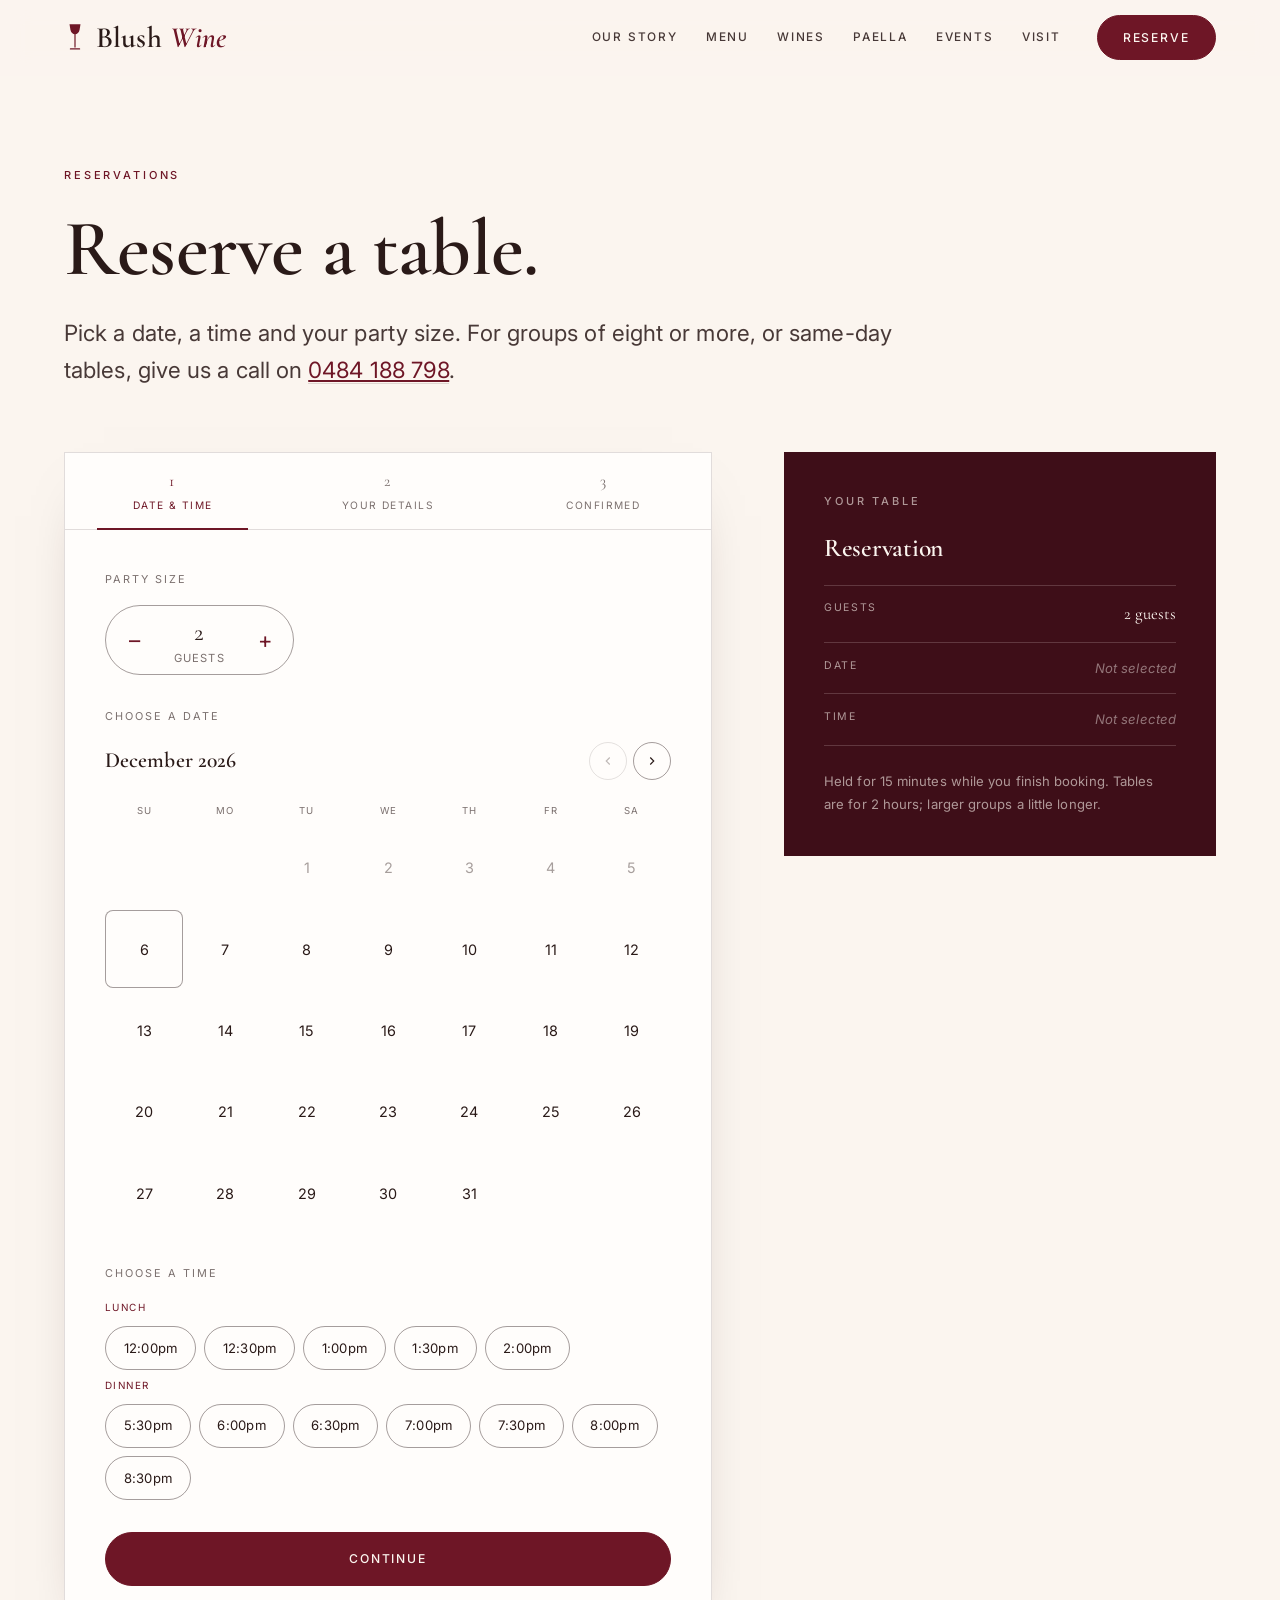
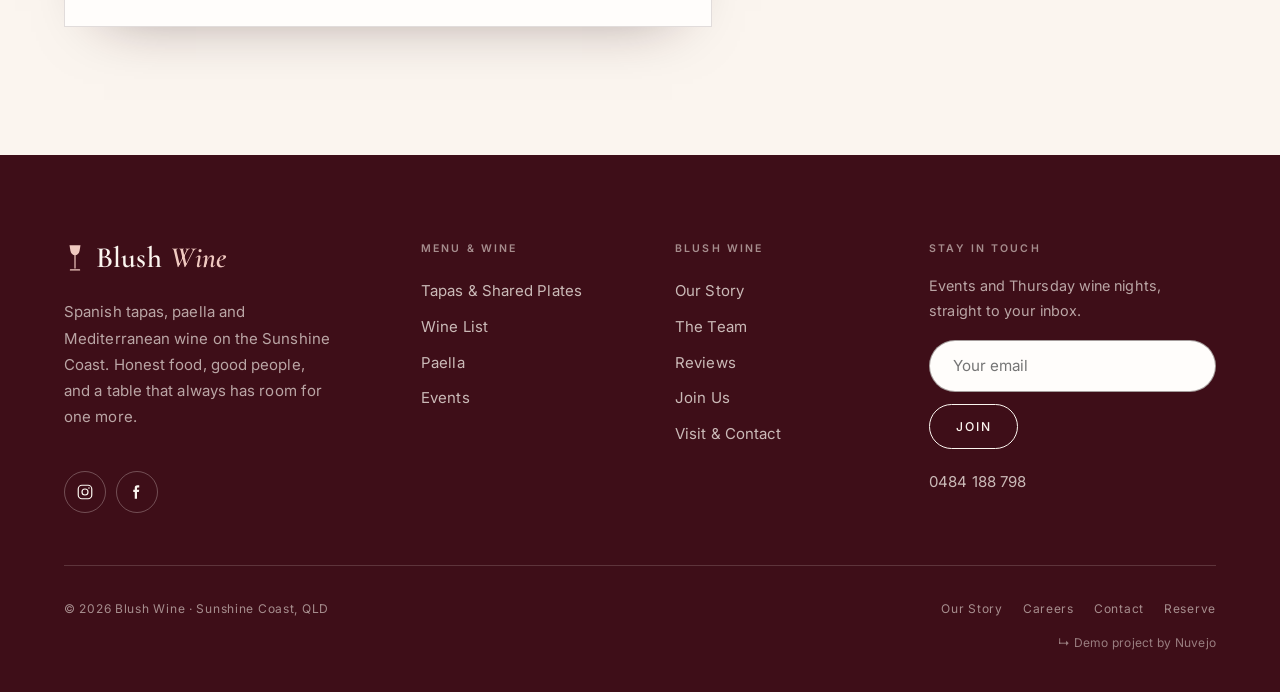
==== commit 2ea189f5: "Add "Demo project by Nuvejo" badge to footer Co-Authored-By: Claude Sonnet 5.5 <noreply@anthropic.co" ====
--- a/book.html
+++ b/book.html
@@ -14,7 +14,7 @@
 <link rel="preconnect" href="https://fonts.googleapis.com">
 <link rel="preconnect" href="https://fonts.gstatic.com" crossorigin>
 <link rel="stylesheet" href="https://fonts.googleapis.com/css2?family=Cormorant+Garamond:ital,wght@0,400;0,500;0,600;1,500;1,600&family=Inter:wght@300;400;500&display=swap">
-<link rel="stylesheet" href="css/style.css?v=1">
+<link rel="stylesheet" href="css/style.css?v=2">
 </head>
 <body>
 
@@ -186,6 +186,7 @@
       <div class="footer__col"><h2>Stay in touch</h2><p style="color:rgba(251,245,239,0.66);font-size:0.9rem;margin-bottom:1rem">Events and Thursday wine nights, straight to your inbox.</p><form class="newsletter__form" data-newsletter novalidate style="margin:0;max-width:none;justify-content:flex-start"><input type="email" required placeholder="Your email" aria-label="Email address"><button class="btn btn--light btn--sm" type="submit">Join</button><p class="newsletter__msg" data-newsletter-msg role="status"></p></form><p style="margin-top:1.25rem"><a href="tel:0484188798">0484 188 798</a></p></div>
     </div>
     <div class="footer__bottom"><span>© 2026 Blush Wine · Sunshine Coast, QLD</span><ul><li><a href="story.html">Our Story</a></li><li><a href="careers.html">Careers</a></li><li><a href="contact.html">Contact</a></li><li><a href="book.html">Reserve</a></li></ul></div>
+    <div class="demo-badge-row"><a class="demo-badge" href="https://nuvejo.com.au" target="_blank" rel="noopener">↳ Demo project by Nuvejo</a></div>
   </div>
 </footer>
 
--- a/css/style.css
+++ b/css/style.css
@@ -614,3 +614,8 @@
   .header, .drawer, .burger, .hero__scroll, .map, .booking__summary { display: none !important; }
   body { background: #fff; color: #000; }
 }
+
+/* Demo badge — links back to nuvejo.com.au */
+.demo-badge-row { display: flex; justify-content: flex-end; margin-top: 1rem; }
+.demo-badge { font-size: 12px; line-height: 1.4; letter-spacing: 0.02em; color: inherit; opacity: 0.65; text-decoration: none; transition: opacity 0.2s ease; }
+.demo-badge:hover, .demo-badge:focus-visible { opacity: 1; text-decoration: underline; }
